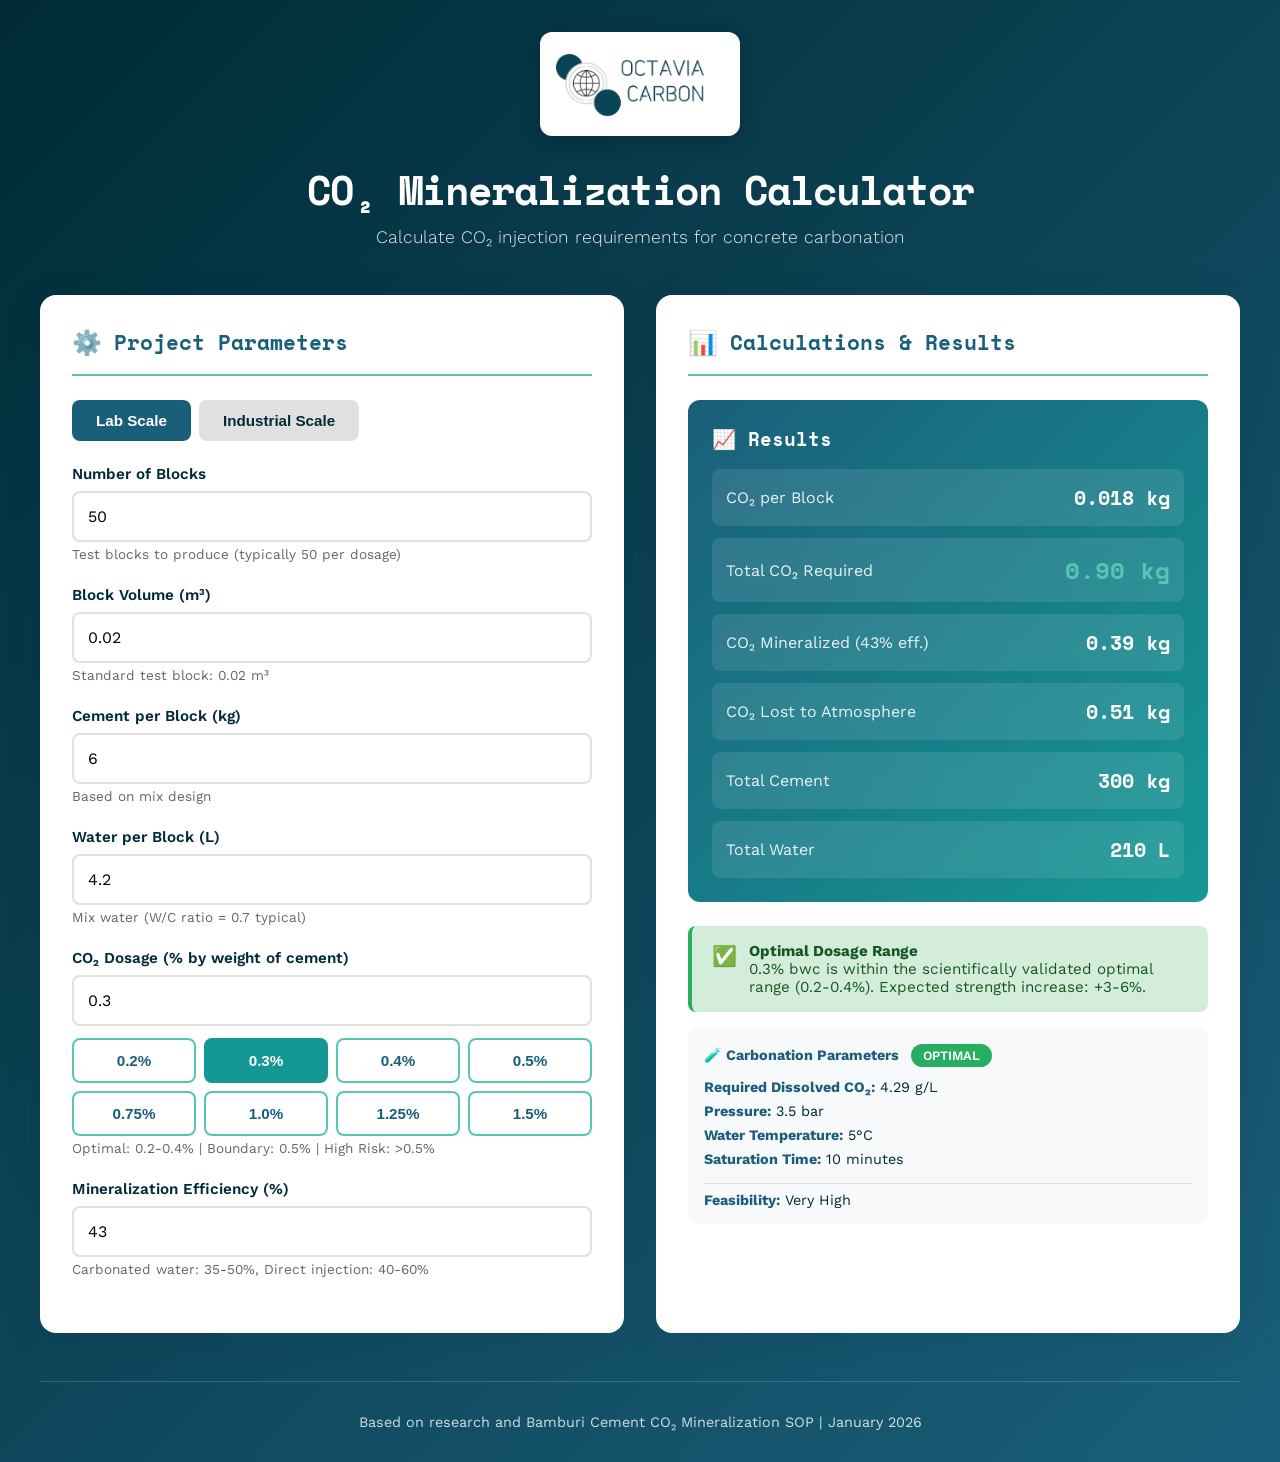
==== index.html @ 65938ab2 "renamed the index.html file for vercel deployment" ====
<!DOCTYPE html>
<html lang="en">
<head>
    <meta charset="UTF-8">
    <meta name="viewport" content="width=device-width, initial-scale=1.0">
    <title>CO₂ Mineralization Calculator | Bamburi Cement</title>
    <link rel="stylesheet" href="styles.css">
</head>
<body>
    <div class="container">
        <div class="header">
            <div class="logo-container">
                <img src="Octavia Logo.svg" alt="Octavia Logo" class="logo">
            </div>
            <h1>CO₂ Mineralization Calculator</h1>
            <p>Calculate CO₂ injection requirements for concrete carbonation</p>
        </div>
        
        <div class="calculator-grid">
            <!-- Input Card -->
            <div class="card">
                <div class="card-header">
                    <span class="icon">⚙️</span>
                    <h2>Project Parameters</h2>
                </div>
                
                <div class="tabs">
                    <button class="tab active" onclick="switchTab('lab')">Lab Scale</button>
                    <button class="tab" onclick="switchTab('industrial')">Industrial Scale</button>
                </div>
                
                <!-- Lab Scale Tab -->
                <div id="lab-tab" class="tab-content active">
                    <div class="input-group">
                        <label>Number of Blocks</label>
                        <input type="number" id="lab-blocks" value="50" min="1" oninput="calculate()">
                        <div class="input-helper">Test blocks to produce (typically 50 per dosage)</div>
                    </div>
                    
                    <div class="input-group">
                        <label>Block Volume (m³)</label>
                        <input type="number" id="lab-volume" value="0.02" step="0.001" min="0.001" oninput="calculate()">
                        <div class="input-helper">Standard test block: 0.02 m³</div>
                    </div>
                    
                    <div class="input-group">
                        <label>Cement per Block (kg)</label>
                        <input type="number" id="lab-cement" value="6" step="0.1" min="0.1" oninput="calculate()">
                        <div class="input-helper">Based on mix design</div>
                    </div>
                    
                    <div class="input-group">
                        <label>Water per Block (L)</label>
                        <input type="number" id="lab-water" value="4.2" step="0.1" min="0.1" oninput="calculate()">
                        <div class="input-helper">Mix water (W/C ratio = 0.7 typical)</div>
                    </div>
                </div>
                
                <!-- Industrial Scale Tab -->
                <div id="industrial-tab" class="tab-content">
                    <div class="input-group">
                        <label>Production Volume (m³/year)</label>
                        <input type="number" id="ind-volume" value="100000" min="1000" step="1000" oninput="calculate()">
                        <div class="input-helper">Annual concrete production</div>
                    </div>
                    
                    <div class="input-group">
                        <label>Cement Content (kg/m³)</label>
                        <input type="number" id="ind-cement" value="350" min="100" step="10" oninput="calculate()">
                        <div class="input-helper">Typical: 300-400 kg/m³</div>
                    </div>
                    
                    <div class="input-group">
                        <label>Operating Days per Year</label>
                        <input type="number" id="ind-days" value="250" min="100" max="365" oninput="calculate()">
                        <div class="input-helper">Typical: 250 days</div>
                    </div>
                </div>
                
                <!-- CO2 Dosage Selection -->
                <div class="input-group">
                    <label>CO₂ Dosage (% by weight of cement)</label>
                    <input type="number" id="dosage" value="0.3" step="0.05" min="0.1" max="1.5" oninput="calculate()">
                    <div class="dosage-buttons">
                        <button class="dosage-btn" onclick="setDosage(0.2)">0.2%</button>
                        <button class="dosage-btn active" onclick="setDosage(0.3)">0.3%</button>
                        <button class="dosage-btn" onclick="setDosage(0.4)">0.4%</button>
                        <button class="dosage-btn" onclick="setDosage(0.5)">0.5%</button>
                    </div>
                    <div class="dosage-buttons-extended">
                        <button class="dosage-btn" onclick="setDosage(0.75)">0.75%</button>
                        <button class="dosage-btn" onclick="setDosage(1.0)">1.0%</button>
                        <button class="dosage-btn" onclick="setDosage(1.25)">1.25%</button>
                        <button class="dosage-btn" onclick="setDosage(1.5)">1.5%</button>
                    </div>
                    <div class="input-helper">Optimal: 0.2-0.4% | Boundary: 0.5% | High Risk: >0.5%</div>
                </div>
                
                <div class="input-group">
                    <label>Mineralization Efficiency (%)</label>
                    <input type="number" id="efficiency" value="43" min="10" max="100" oninput="calculate()">
                    <div class="input-helper">Carbonated water: 35-50%, Direct injection: 40-60%</div>
                </div>
            </div>
            
            <!-- Results Card -->
            <div class="card">
                <div class="card-header">
                    <span class="icon">📊</span>
                    <h2>Calculations & Results</h2>
                </div>
                
                <div id="results-container">
                    <!-- Results will be populated by JavaScript -->
                </div>
                
                <div id="alerts-container">
                    <!-- Alerts will be populated by JavaScript -->
                </div>
                
                <div id="carbonation-params">
                    <!-- Carbonation parameters will be shown here -->
                </div>
            </div>
        </div>
        
        <div class="footer">
            <p>Based on research and Bamburi Cement CO₂ Mineralization SOP | January 2026</p>
        </div>
    </div>
    
    <script src="calculator.js"></script>
</body>
</html>
---- styles.css ----
@import url('https://fonts.googleapis.com/css2?family=Space+Mono:wght@400;700&family=Work+Sans:wght@300;400;600;700&display=swap');

* {
    margin: 0;
    padding: 0;
    box-sizing: border-box;
}

:root {
    --primary: #1a5f7a;
    --secondary: #159895;
    --accent: #57c5b6;
    --dark: #002b36;
    --light: #f8f9fa;
    --warning: #f39c12;
    --danger: #e74c3c;
    --success: #27ae60;
    --shadow: rgba(0, 43, 54, 0.1);
}

body {
    font-family: 'Work Sans', sans-serif;
    background: linear-gradient(135deg, #002b36 0%, #1a5f7a 100%);
    min-height: 100vh;
    padding: 2rem 1rem;
    color: var(--dark);
}

.container {
    max-width: 1200px;
    margin: 0 auto;
}

.header {
    text-align: center;
    margin-bottom: 3rem;
    color: white;
}

.logo-container {
    margin-bottom: 1.5rem;
    display: flex;
    justify-content: center;
    align-items: center;
}

.logo {
    max-width: 200px;
    height: auto;
    background: white;
    padding: 1rem;
    border-radius: 12px;
    box-shadow: 0 4px 20px rgba(0, 0, 0, 0.2);
}

.logo-placeholder {
    width: 200px;
    height: 80px;
    background: white;
    border-radius: 12px;
    display: flex;
    align-items: center;
    justify-content: center;
    font-family: 'Space Mono', monospace;
    color: var(--primary);
    font-weight: 700;
    font-size: 1.2rem;
    box-shadow: 0 4px 20px rgba(0, 0, 0, 0.2);
}

.header h1 {
    font-family: 'Space Mono', monospace;
    font-size: 2.5rem;
    margin-bottom: 0.5rem;
    letter-spacing: -1px;
}

.header p {
    font-size: 1.1rem;
    opacity: 0.9;
    font-weight: 300;
}

.calculator-grid {
    display: grid;
    grid-template-columns: 1fr 1fr;
    gap: 2rem;
    margin-bottom: 2rem;
}

@media (max-width: 768px) {
    .calculator-grid {
        grid-template-columns: 1fr;
    }
}

.card {
    background: white;
    border-radius: 16px;
    padding: 2rem;
    box-shadow: 0 10px 40px var(--shadow);
}

.card-header {
    display: flex;
    align-items: center;
    gap: 0.75rem;
    margin-bottom: 1.5rem;
    padding-bottom: 1rem;
    border-bottom: 2px solid var(--accent);
}

.card-header h2 {
    font-family: 'Space Mono', monospace;
    font-size: 1.3rem;
    color: var(--primary);
}

.icon {
    font-size: 1.5rem;
}

.input-group {
    margin-bottom: 1.5rem;
}

.input-group label {
    display: block;
    font-weight: 600;
    margin-bottom: 0.5rem;
    color: var(--dark);
    font-size: 0.95rem;
}

.input-helper {
    font-size: 0.85rem;
    color: #666;
    margin-top: 0.25rem;
}

input[type="number"], select {
    width: 100%;
    padding: 0.875rem;
    border: 2px solid #e0e0e0;
    border-radius: 8px;
    font-size: 1rem;
    font-family: 'Work Sans', sans-serif;
    transition: all 0.3s ease;
}

input[type="number"]:focus, select:focus {
    outline: none;
    border-color: var(--accent);
    box-shadow: 0 0 0 3px rgba(87, 197, 182, 0.1);
}

.dosage-buttons {
    display: grid;
    grid-template-columns: repeat(4, 1fr);
    gap: 0.5rem;
    margin-top: 0.75rem;
}

.dosage-buttons-extended {
    display: grid;
    grid-template-columns: repeat(4, 1fr);
    gap: 0.5rem;
    margin-top: 0.5rem;
}

.dosage-btn {
    padding: 0.75rem;
    border: 2px solid var(--accent);
    background: white;
    border-radius: 8px;
    cursor: pointer;
    font-weight: 600;
    font-size: 0.95rem;
    transition: all 0.3s ease;
    color: var(--primary);
}

.dosage-btn:hover {
    background: var(--accent);
    color: white;
    transform: translateY(-2px);
}

.dosage-btn.active {
    background: var(--secondary);
    border-color: var(--secondary);
    color: white;
}

.results {
    background: linear-gradient(135deg, var(--primary) 0%, var(--secondary) 100%);
    color: white;
    border-radius: 12px;
    padding: 1.5rem;
    margin-top: 1.5rem;
}

.results h3 {
    font-family: 'Space Mono', monospace;
    margin-bottom: 1rem;
    font-size: 1.2rem;
}

.result-row {
    display: flex;
    justify-content: space-between;
    align-items: center;
    padding: 0.875rem;
    background: rgba(255, 255, 255, 0.1);
    border-radius: 8px;
    margin-bottom: 0.75rem;
    backdrop-filter: blur(10px);
}

.result-row:last-child {
    margin-bottom: 0;
}

.result-label {
    font-weight: 400;
    opacity: 0.9;
}

.result-value {
    font-family: 'Space Mono', monospace;
    font-size: 1.25rem;
    font-weight: 700;
}

.result-value.large {
    font-size: 1.5rem;
    color: var(--accent);
}

.alert {
    padding: 1rem 1.25rem;
    border-radius: 8px;
    margin-top: 1.5rem;
    display: flex;
    align-items: flex-start;
    gap: 0.75rem;
    font-size: 0.95rem;
}

.alert-warning {
    background: #fff3cd;
    border-left: 4px solid var(--warning);
    color: #856404;
}

.alert-danger {
    background: #f8d7da;
    border-left: 4px solid var(--danger);
    color: #721c24;
}

.alert-success {
    background: #d4edda;
    border-left: 4px solid var(--success);
    color: #155724;
}

.alert-icon {
    font-size: 1.25rem;
    margin-top: 0.125rem;
}

.tabs {
    display: flex;
    gap: 0.5rem;
    margin-bottom: 1.5rem;
}

.tab {
    padding: 0.75rem 1.5rem;
    background: #e0e0e0;
    border: none;
    border-radius: 8px;
    cursor: pointer;
    font-weight: 600;
    font-size: 0.95rem;
    transition: all 0.3s ease;
    color: var(--dark);
}

.tab.active {
    background: var(--primary);
    color: white;
}

.tab-content {
    display: none;
}

.tab-content.active {
    display: block;
}

.concentration-info {
    background: #f8f9fa;
    padding: 1rem;
    border-radius: 8px;
    margin-top: 1rem;
    font-size: 0.9rem;
}

.concentration-info strong {
    color: var(--primary);
}

.footer {
    text-align: center;
    margin-top: 3rem;
    padding-top: 2rem;
    border-top: 1px solid rgba(255, 255, 255, 0.2);
    color: white;
    opacity: 0.8;
    font-size: 0.9rem;
}

.badge {
    display: inline-block;
    padding: 0.25rem 0.75rem;
    border-radius: 12px;
    font-size: 0.8rem;
    font-weight: 600;
    margin-left: 0.5rem;
}

.badge-optimal {
    background: var(--success);
    color: white;
}

.badge-risky {
    background: var(--warning);
    color: white;
}

.badge-notrecommended {
    background: var(--danger);
    color: white;
}
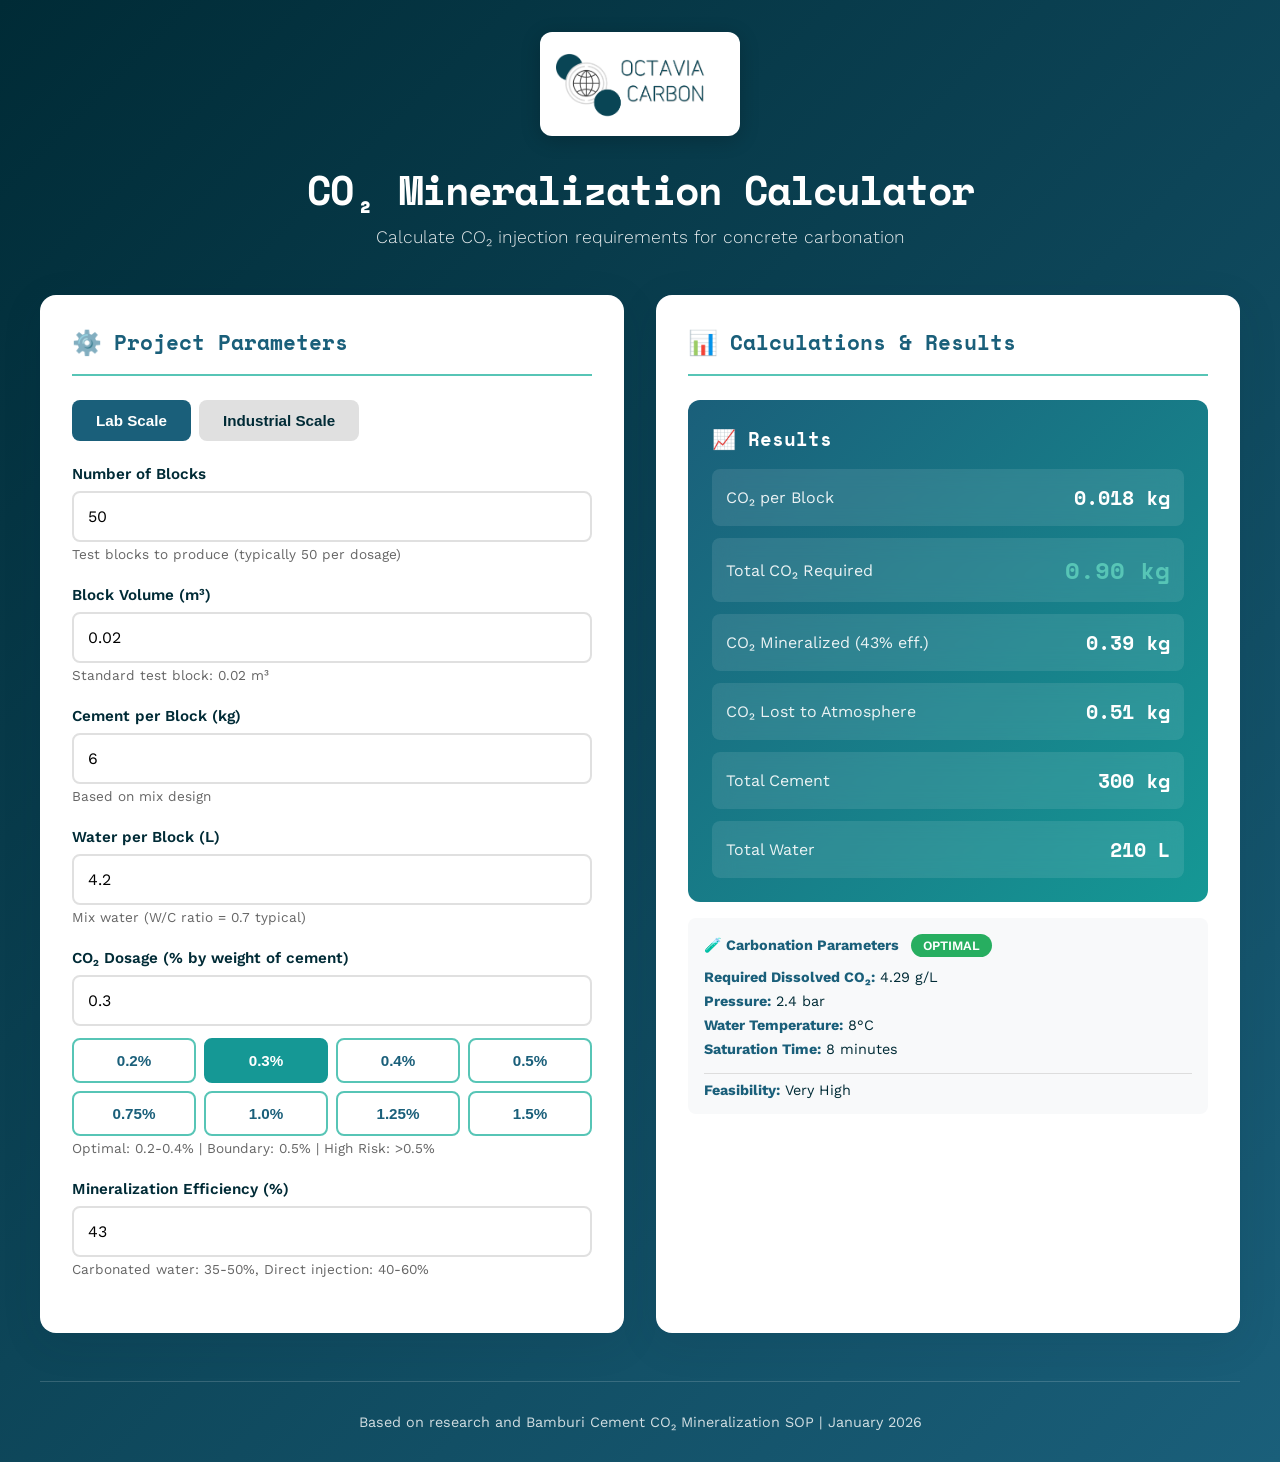
==== commit f89288b7: "updated the carbonation parameters" ====
--- a/index.html
+++ b/index.html
@@ -114,10 +114,6 @@
                     <!-- Results will be populated by JavaScript -->
                 </div>
                 
-                <div id="alerts-container">
-                    <!-- Alerts will be populated by JavaScript -->
-                </div>
-                
                 <div id="carbonation-params">
                     <!-- Carbonation parameters will be shown here -->
                 </div>
--- a/styles.css
+++ b/styles.css
@@ -237,39 +237,6 @@
     color: var(--accent);
 }
 
-.alert {
-    padding: 1rem 1.25rem;
-    border-radius: 8px;
-    margin-top: 1.5rem;
-    display: flex;
-    align-items: flex-start;
-    gap: 0.75rem;
-    font-size: 0.95rem;
-}
-
-.alert-warning {
-    background: #fff3cd;
-    border-left: 4px solid var(--warning);
-    color: #856404;
-}
-
-.alert-danger {
-    background: #f8d7da;
-    border-left: 4px solid var(--danger);
-    color: #721c24;
-}
-
-.alert-success {
-    background: #d4edda;
-    border-left: 4px solid var(--success);
-    color: #155724;
-}
-
-.alert-icon {
-    font-size: 1.25rem;
-    margin-top: 0.125rem;
-}
-
 .tabs {
     display: flex;
     gap: 0.5rem;
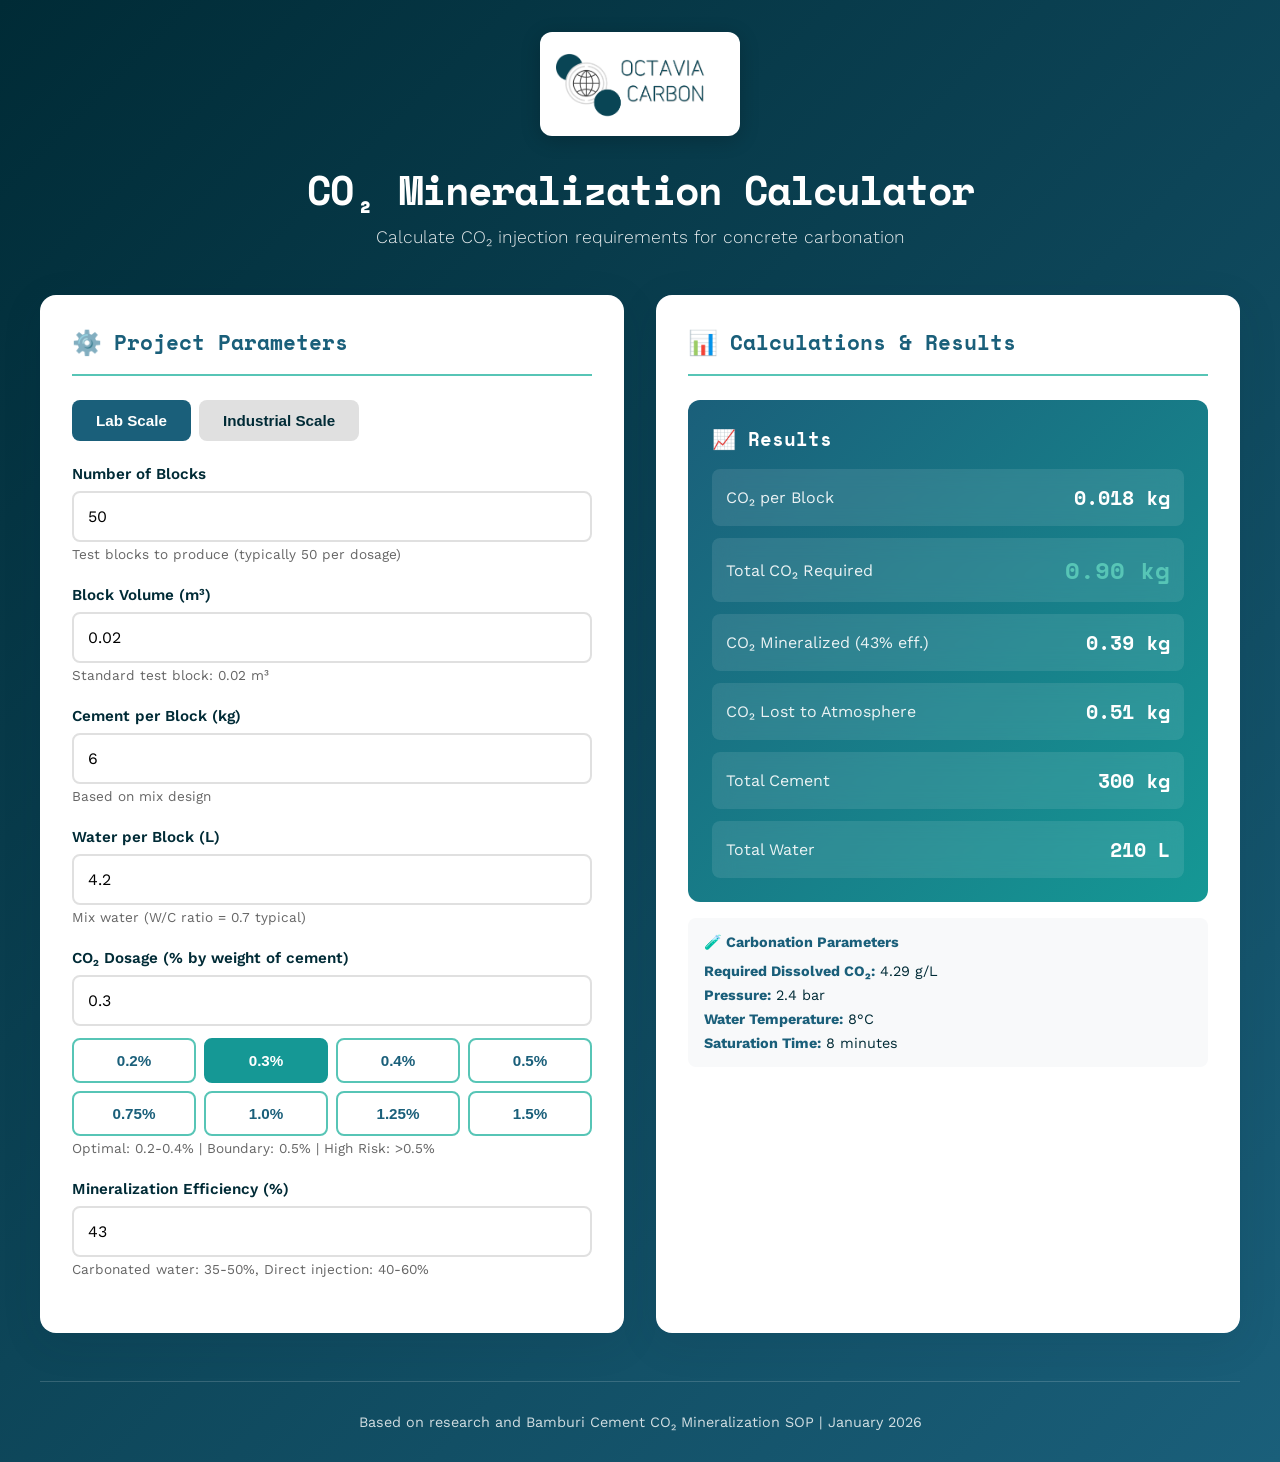
==== commit b1d05c72: "added the cement reduction calculation" ====
--- a/index.html
+++ b/index.html
@@ -75,6 +75,12 @@
                         <input type="number" id="ind-days" value="250" min="100" max="365" oninput="calculate()">
                         <div class="input-helper">Typical: 250 days</div>
                     </div>
+                    
+                    <div class="input-group">
+                        <label>Cement Reduction Factor (%)</label>
+                        <input type="number" id="cement-reduction" value="5" min="0" max="10" step="0.5" oninput="calculate()">
+                        <div class="input-helper">Based on research: typically 3-5% achievable with CO₂ mineralization</div>
+                    </div>
                 </div>
                 
                 <!-- CO2 Dosage Selection -->
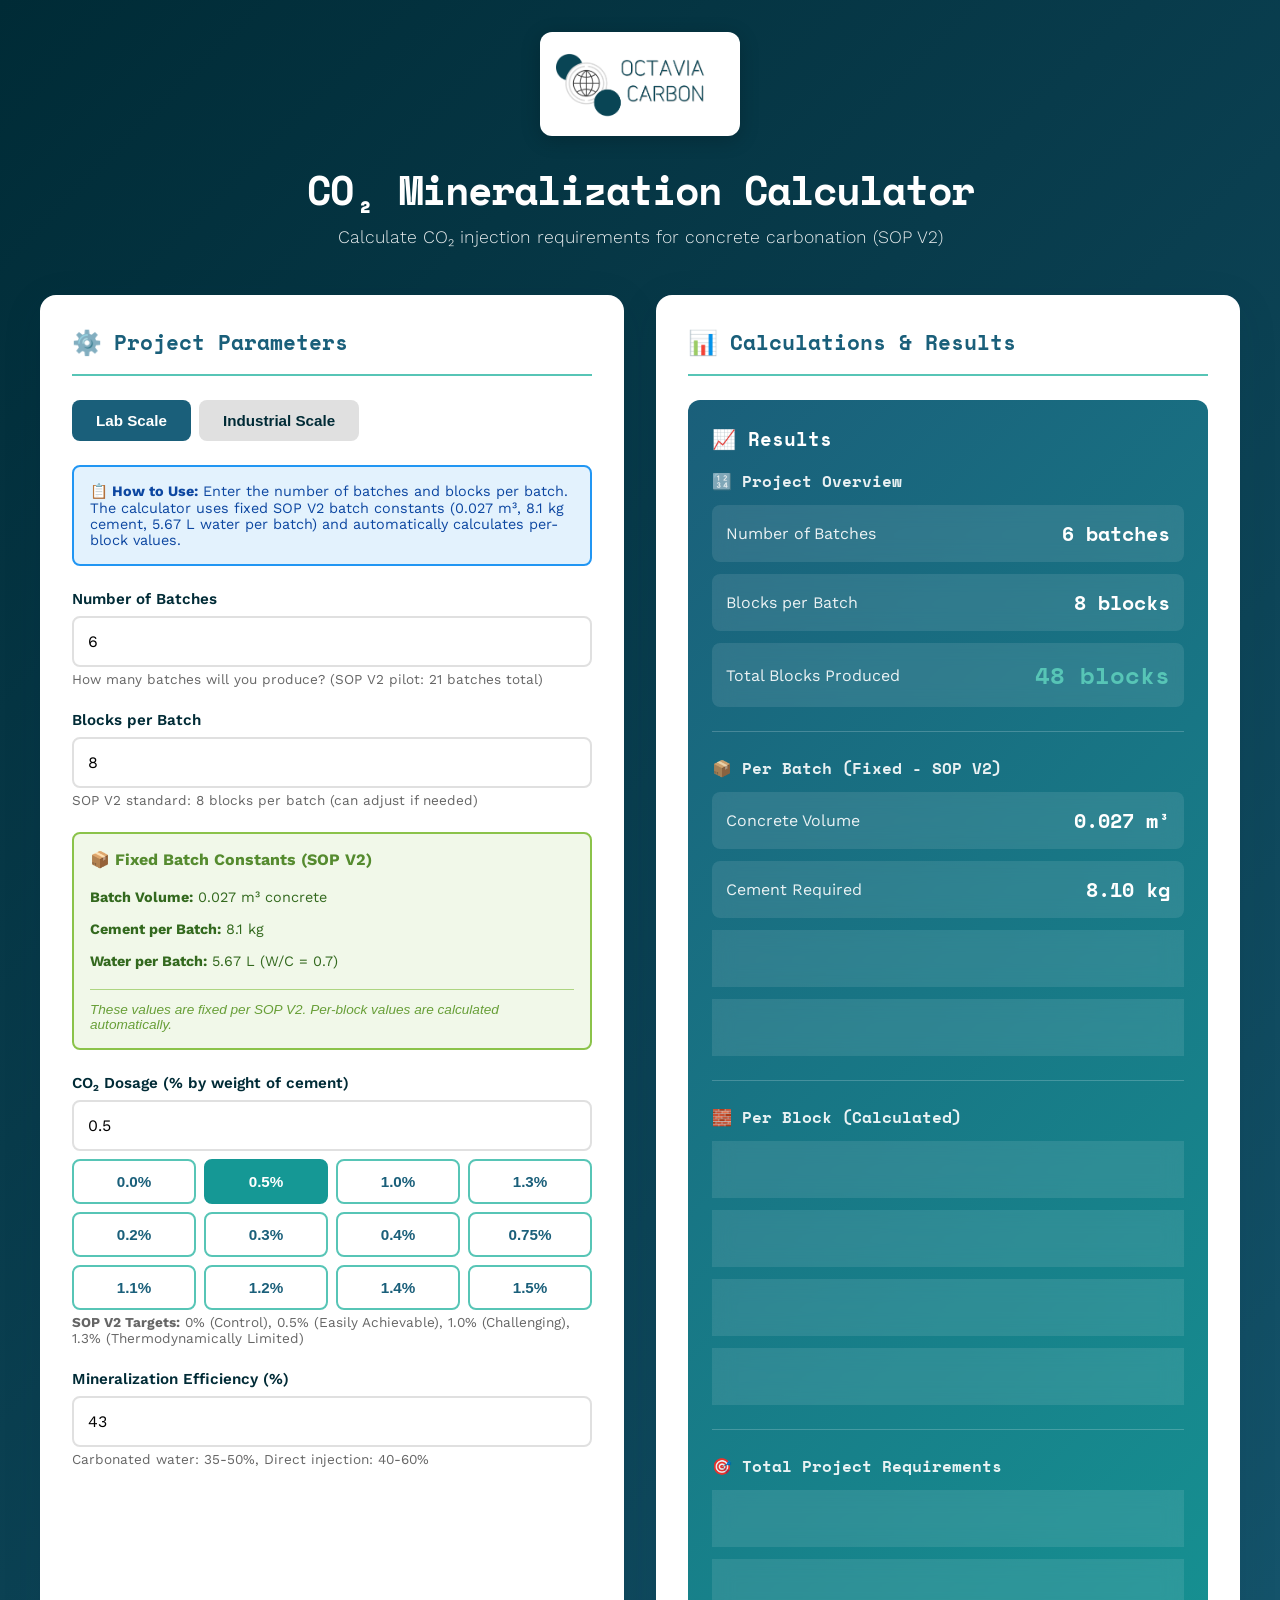
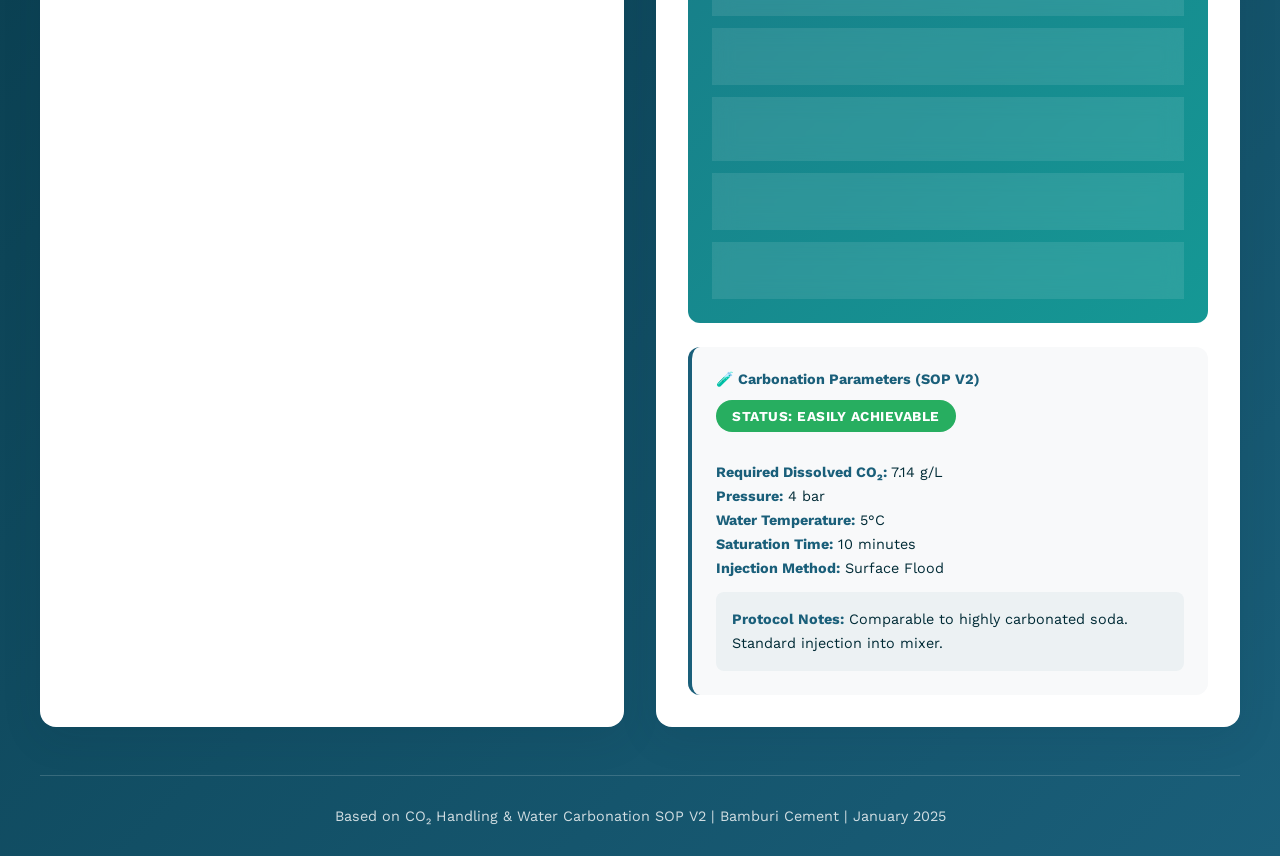
==== commit abb92e7e: "Change in the SOP upon site visit at Bamburi Labs" ====
--- a/index.html
+++ b/index.html
@@ -3,7 +3,7 @@
 <head>
     <meta charset="UTF-8">
     <meta name="viewport" content="width=device-width, initial-scale=1.0">
-    <title>CO₂ Mineralization Calculator | Bamburi Cement</title>
+    <title>CO₂ Mineralization Calculator | Bamburi Cement - SOP V2</title>
     <link rel="stylesheet" href="styles.css">
 </head>
 <body>
@@ -13,7 +13,7 @@
                 <img src="Octavia Logo.svg" alt="Octavia Logo" class="logo">
             </div>
             <h1>CO₂ Mineralization Calculator</h1>
-            <p>Calculate CO₂ injection requirements for concrete carbonation</p>
+            <p>Calculate CO₂ injection requirements for concrete carbonation (SOP V2)</p>
         </div>
         
         <div class="calculator-grid">
@@ -31,33 +31,48 @@
                 
                 <!-- Lab Scale Tab -->
                 <div id="lab-tab" class="tab-content active">
-                    <div class="input-group">
-                        <label>Number of Blocks</label>
-                        <input type="number" id="lab-blocks" value="50" min="1" oninput="calculate()">
-                        <div class="input-helper">Test blocks to produce (typically 50 per dosage)</div>
+                    <div class="info-box">
+                        <strong>📋 How to Use:</strong> Enter the number of batches and blocks per batch. 
+                        The calculator uses fixed SOP V2 batch constants (0.027 m³, 8.1 kg cement, 5.67 L water per batch) 
+                        and automatically calculates per-block values.
                     </div>
                     
                     <div class="input-group">
-                        <label>Block Volume (m³)</label>
-                        <input type="number" id="lab-volume" value="0.02" step="0.001" min="0.001" oninput="calculate()">
-                        <div class="input-helper">Standard test block: 0.02 m³</div>
+                        <label>Number of Batches</label>
+                        <input type="number" id="lab-batches" value="6" min="1" step="1" oninput="calculate()">
+                        <div class="input-helper">How many batches will you produce? (SOP V2 pilot: 21 batches total)</div>
                     </div>
                     
                     <div class="input-group">
-                        <label>Cement per Block (kg)</label>
-                        <input type="number" id="lab-cement" value="6" step="0.1" min="0.1" oninput="calculate()">
-                        <div class="input-helper">Based on mix design</div>
+                        <label>Blocks per Batch</label>
+                        <input type="number" id="lab-blocks-per-batch" value="8" min="1" step="1" oninput="calculate()">
+                        <div class="input-helper">SOP V2 standard: 8 blocks per batch (can adjust if needed)</div>
                     </div>
                     
-                    <div class="input-group">
-                        <label>Water per Block (L)</label>
-                        <input type="number" id="lab-water" value="4.2" step="0.1" min="0.1" oninput="calculate()">
-                        <div class="input-helper">Mix water (W/C ratio = 0.7 typical)</div>
+                    <div class="fixed-constants-box">
+                        <h4>📦 Fixed Batch Constants (SOP V2)</h4>
+                        <div class="constant-item">
+                            <strong>Batch Volume:</strong> 0.027 m³ concrete
+                        </div>
+                        <div class="constant-item">
+                            <strong>Cement per Batch:</strong> 8.1 kg
+                        </div>
+                        <div class="constant-item">
+                            <strong>Water per Batch:</strong> 5.67 L (W/C = 0.7)
+                        </div>
+                        <div class="helper-note">
+                            These values are fixed per SOP V2. Per-block values are calculated automatically.
+                        </div>
                     </div>
                 </div>
                 
                 <!-- Industrial Scale Tab -->
                 <div id="industrial-tab" class="tab-content">
+                    <div class="disclaimer-box">
+                        <strong>⚠️ Note:</strong> Industrial scale calculations are based on general principles. 
+                        SOP V2 focuses on lab/pilot scale testing. Use these calculations as estimates only.
+                    </div>
+                    
                     <div class="input-group">
                         <label>Production Volume (m³/year)</label>
                         <input type="number" id="ind-volume" value="100000" min="1000" step="1000" oninput="calculate()">
@@ -86,20 +101,28 @@
                 <!-- CO2 Dosage Selection -->
                 <div class="input-group">
                     <label>CO₂ Dosage (% by weight of cement)</label>
-                    <input type="number" id="dosage" value="0.3" step="0.05" min="0.1" max="1.5" oninput="calculate()">
+                    <input type="number" id="dosage" value="0.5" step="0.05" min="0" max="1.5" oninput="calculate()">
                     <div class="dosage-buttons">
-                        <button class="dosage-btn" onclick="setDosage(0.2)">0.2%</button>
-                        <button class="dosage-btn active" onclick="setDosage(0.3)">0.3%</button>
-                        <button class="dosage-btn" onclick="setDosage(0.4)">0.4%</button>
-                        <button class="dosage-btn" onclick="setDosage(0.5)">0.5%</button>
+                        <button class="dosage-btn" onclick="setDosage(0)">0.0%</button>
+                        <button class="dosage-btn active" onclick="setDosage(0.5)">0.5%</button>
+                        <button class="dosage-btn" onclick="setDosage(1.0)">1.0%</button>
+                        <button class="dosage-btn" onclick="setDosage(1.3)">1.3%</button>
                     </div>
                     <div class="dosage-buttons-extended">
+                        <button class="dosage-btn" onclick="setDosage(0.2)">0.2%</button>
+                        <button class="dosage-btn" onclick="setDosage(0.3)">0.3%</button>
+                        <button class="dosage-btn" onclick="setDosage(0.4)">0.4%</button>
                         <button class="dosage-btn" onclick="setDosage(0.75)">0.75%</button>
-                        <button class="dosage-btn" onclick="setDosage(1.0)">1.0%</button>
-                        <button class="dosage-btn" onclick="setDosage(1.25)">1.25%</button>
+                    </div>
+                    <div class="dosage-buttons-extended">
+                        <button class="dosage-btn" onclick="setDosage(1.1)">1.1%</button>
+                        <button class="dosage-btn" onclick="setDosage(1.2)">1.2%</button>
+                        <button class="dosage-btn" onclick="setDosage(1.4)">1.4%</button>
                         <button class="dosage-btn" onclick="setDosage(1.5)">1.5%</button>
                     </div>
-                    <div class="input-helper">Optimal: 0.2-0.4% | Boundary: 0.5% | High Risk: >0.5%</div>
+                    <div class="input-helper">
+                        <strong>SOP V2 Targets:</strong> 0% (Control), 0.5% (Easily Achievable), 1.0% (Challenging), 1.3% (Thermodynamically Limited)
+                    </div>
                 </div>
                 
                 <div class="input-group">
@@ -127,10 +150,10 @@
         </div>
         
         <div class="footer">
-            <p>Based on research and Bamburi Cement CO₂ Mineralization SOP | January 2026</p>
+            <p>Based on CO₂ Handling & Water Carbonation SOP V2 | Bamburi Cement | January 2025</p>
         </div>
     </div>
     
     <script src="calculator.js"></script>
 </body>
-</html>
+</html>
--- a/styles.css
+++ b/styles.css
@@ -15,6 +15,7 @@
     --warning: #f39c12;
     --danger: #e74c3c;
     --success: #27ae60;
+    --info: #3498db;
     --shadow: rgba(0, 43, 54, 0.1);
 }
 
@@ -154,14 +155,7 @@
     box-shadow: 0 0 0 3px rgba(87, 197, 182, 0.1);
 }
 
-.dosage-buttons {
-    display: grid;
-    grid-template-columns: repeat(4, 1fr);
-    gap: 0.5rem;
-    margin-top: 0.75rem;
-}
-
-.dosage-buttons-extended {
+.dosage-buttons, .dosage-buttons-extended {
     display: grid;
     grid-template-columns: repeat(4, 1fr);
     gap: 0.5rem;
@@ -270,14 +264,65 @@
 
 .concentration-info {
     background: #f8f9fa;
-    padding: 1rem;
-    border-radius: 8px;
-    margin-top: 1rem;
-    font-size: 0.9rem;
+    padding: 1.5rem;
+    border-radius: 12px;
+    margin-top: 1.5rem;
+    font-size: 0.9rem;
+    border-left: 4px solid var(--primary);
 }
 
 .concentration-info strong {
     color: var(--primary);
+}
+
+.status-badge {
+    display: inline-block;
+    padding: 0.5rem 1rem;
+    border-radius: 20px;
+    font-size: 0.85rem;
+    font-weight: 700;
+    margin-bottom: 1rem;
+    text-transform: uppercase;
+    letter-spacing: 0.5px;
+}
+
+.status-control {
+    background: var(--info);
+    color: white;
+}
+
+.status-good {
+    background: var(--success);
+    color: white;
+}
+
+.status-warning {
+    background: var(--warning);
+    color: white;
+}
+
+.status-danger {
+    background: var(--danger);
+    color: white;
+}
+
+.protocol-notes {
+    margin-top: 1rem;
+    padding: 1rem;
+    background: rgba(26, 95, 122, 0.05);
+    border-radius: 8px;
+    font-size: 0.9rem;
+    line-height: 1.6;
+}
+
+.disclaimer-box {
+    background: #fff3cd;
+    border: 2px solid #ffc107;
+    border-radius: 8px;
+    padding: 1rem;
+    margin-bottom: 1.5rem;
+    font-size: 0.9rem;
+    color: #856404;
 }
 
 .footer {
@@ -313,3 +358,63 @@
     background: var(--danger);
     color: white;
 }
+
+/* Additional styles for V3 updates */
+.info-box {
+    background: #e3f2fd;
+    border: 2px solid #2196f3;
+    border-radius: 8px;
+    padding: 1rem;
+    margin-bottom: 1.5rem;
+    font-size: 0.9rem;
+    color: #0d47a1;
+}
+
+.fixed-constants-box {
+    background: #f1f8e9;
+    border: 2px solid #8bc34a;
+    border-radius: 8px;
+    padding: 1rem;
+    margin-top: 1.5rem;
+    margin-bottom: 1.5rem;
+}
+
+.fixed-constants-box h4 {
+    color: #558b2f;
+    margin-bottom: 0.75rem;
+    font-size: 1rem;
+}
+
+.constant-item {
+    padding: 0.5rem 0;
+    font-size: 0.9rem;
+    color: #33691e;
+}
+
+.helper-note {
+    margin-top: 0.75rem;
+    padding-top: 0.75rem;
+    border-top: 1px solid #aed581;
+    font-size: 0.85rem;
+    color: #689f38;
+    font-style: italic;
+}
+
+.results-section {
+    margin-bottom: 1.5rem;
+    padding-bottom: 1.5rem;
+    border-bottom: 1px solid rgba(255, 255, 255, 0.2);
+}
+
+.results-section:last-child {
+    border-bottom: none;
+    padding-bottom: 0;
+    margin-bottom: 0;
+}
+
+.results-section h4 {
+    font-family: 'Space Mono', monospace;
+    font-size: 1rem;
+    margin-bottom: 0.75rem;
+    opacity: 0.9;
+}
